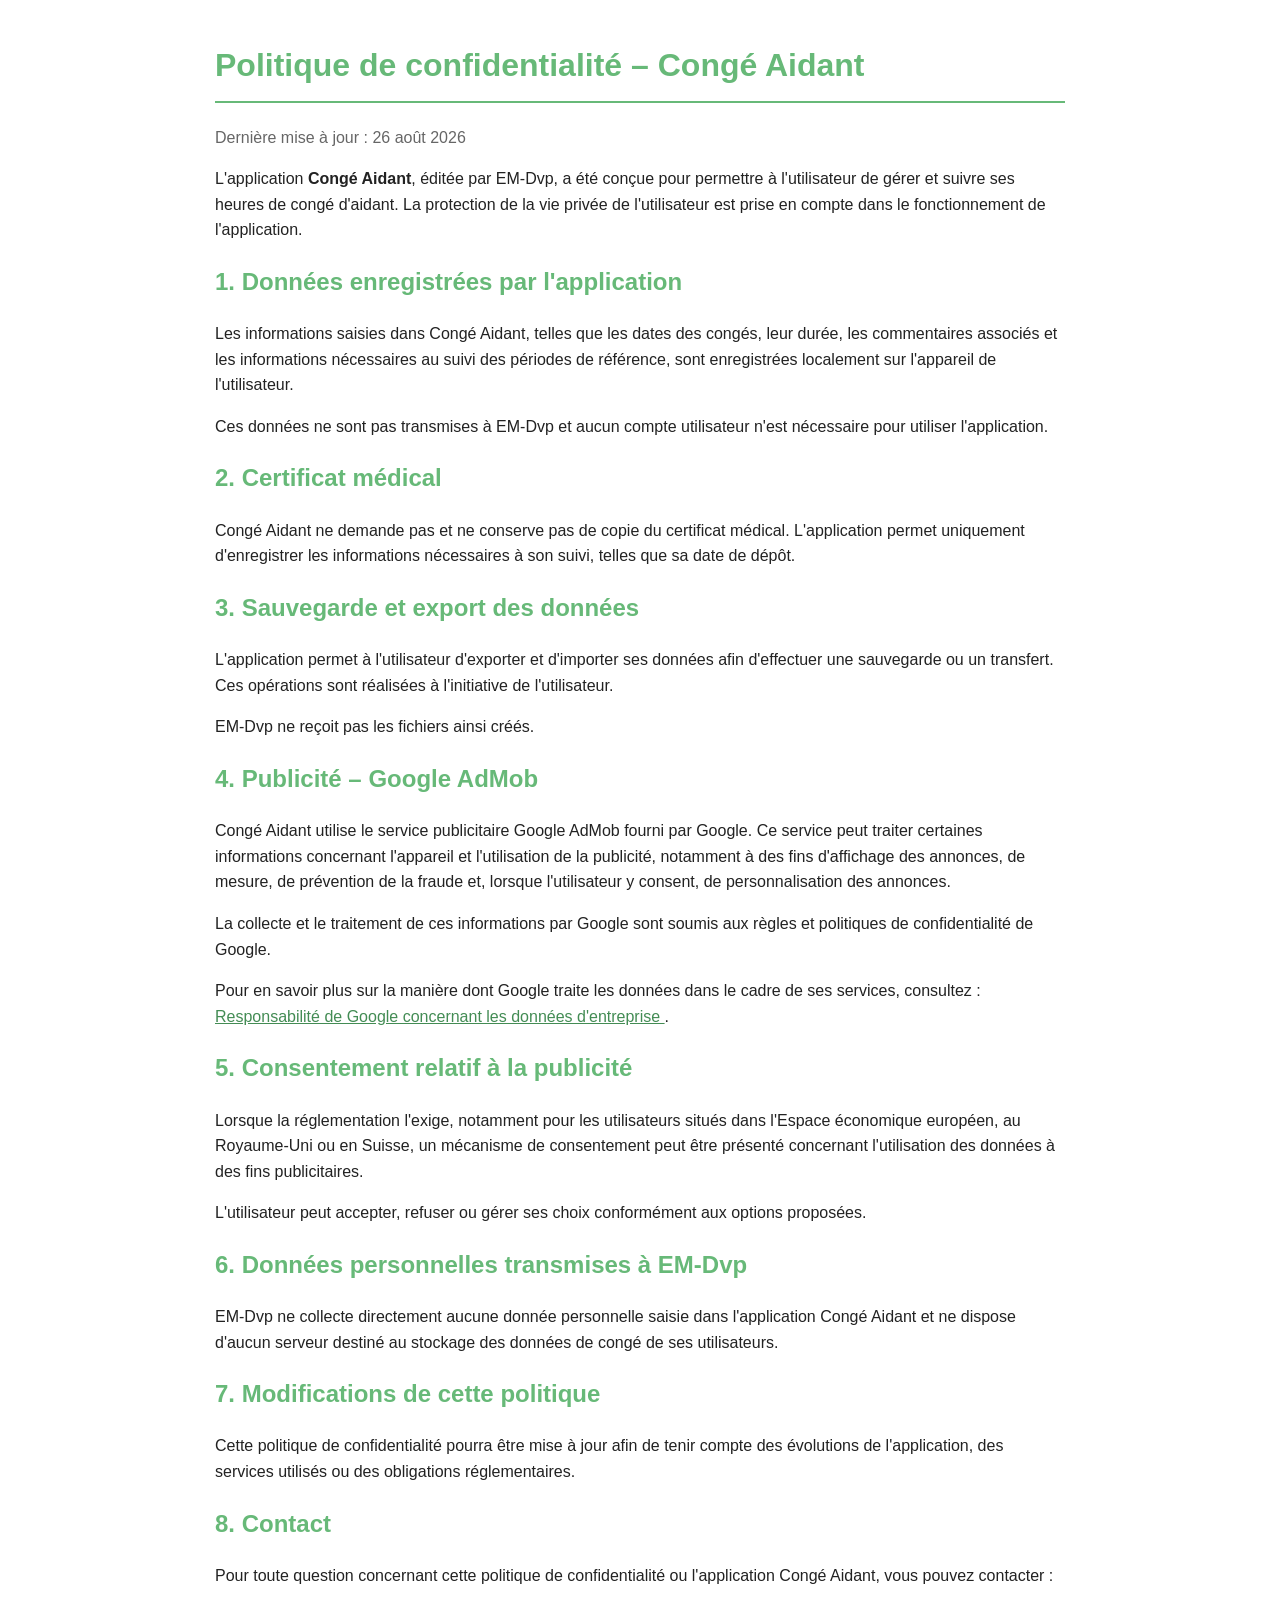
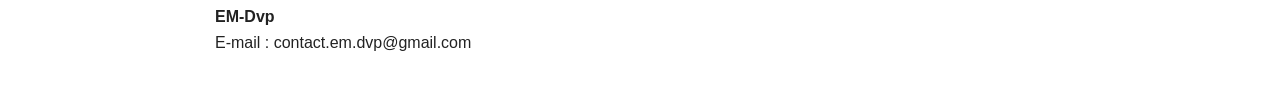
==== conge-aidant/confidentialite.html @ 6705a843 "Add privacy policy for Congé Aidant application This file contains the privacy policy for the Congé " ====
<!DOCTYPE html>
<html lang="fr">
<head>
    <meta charset="UTF-8">
    <meta name="viewport" content="width=device-width, initial-scale=1.0">
    <title>Politique de confidentialité - Congé Aidant</title>

    <style>
        body {
            font-family: Arial, sans-serif;
            max-width: 850px;
            margin: 40px auto;
            padding: 0 20px;
            line-height: 1.6;
            color: #222;
        }

        h1, h2 {
            color: #67b978;
        }

        h1 {
            border-bottom: 2px solid #67b978;
            padding-bottom: 10px;
        }

        .date {
            color: #666;
        }

        a {
            color: #438c54;
        }
    </style>
</head>

<body>

<h1>Politique de confidentialité – Congé Aidant</h1>

<p class="date">Dernière mise à jour : 26 août 2026</p>

<p>
L'application <strong>Congé Aidant</strong>, éditée par EM-Dvp, a été conçue
pour permettre à l'utilisateur de gérer et suivre ses heures de congé d'aidant.
La protection de la vie privée de l'utilisateur est prise en compte dans le
fonctionnement de l'application.
</p>

<h2>1. Données enregistrées par l'application</h2>

<p>
Les informations saisies dans Congé Aidant, telles que les dates des congés,
leur durée, les commentaires associés et les informations nécessaires au suivi
des périodes de référence, sont enregistrées localement sur l'appareil de
l'utilisateur.
</p>

<p>
Ces données ne sont pas transmises à EM-Dvp et aucun compte utilisateur n'est
nécessaire pour utiliser l'application.
</p>

<h2>2. Certificat médical</h2>

<p>
Congé Aidant ne demande pas et ne conserve pas de copie du certificat médical.
L'application permet uniquement d'enregistrer les informations nécessaires à
son suivi, telles que sa date de dépôt.
</p>

<h2>3. Sauvegarde et export des données</h2>

<p>
L'application permet à l'utilisateur d'exporter et d'importer ses données afin
d'effectuer une sauvegarde ou un transfert. Ces opérations sont réalisées à
l'initiative de l'utilisateur.
</p>

<p>
EM-Dvp ne reçoit pas les fichiers ainsi créés.
</p>

<h2>4. Publicité – Google AdMob</h2>

<p>
Congé Aidant utilise le service publicitaire Google AdMob fourni par Google.
Ce service peut traiter certaines informations concernant l'appareil et
l'utilisation de la publicité, notamment à des fins d'affichage des annonces,
de mesure, de prévention de la fraude et, lorsque l'utilisateur y consent,
de personnalisation des annonces.
</p>

<p>
La collecte et le traitement de ces informations par Google sont soumis aux
règles et politiques de confidentialité de Google.
</p>

<p>
Pour en savoir plus sur la manière dont Google traite les données dans le cadre
de ses services, consultez :
<a href="https://business.safety.google/privacy/"
   target="_blank"
   rel="noopener noreferrer">
    Responsabilité de Google concernant les données d'entreprise
</a>.
</p>

<h2>5. Consentement relatif à la publicité</h2>

<p>
Lorsque la réglementation l'exige, notamment pour les utilisateurs situés dans
l'Espace économique européen, au Royaume-Uni ou en Suisse, un mécanisme de
consentement peut être présenté concernant l'utilisation des données à des fins
publicitaires.
</p>

<p>
L'utilisateur peut accepter, refuser ou gérer ses choix conformément aux
options proposées.
</p>

<h2>6. Données personnelles transmises à EM-Dvp</h2>

<p>
EM-Dvp ne collecte directement aucune donnée personnelle saisie dans
l'application Congé Aidant et ne dispose d'aucun serveur destiné au stockage
des données de congé de ses utilisateurs.
</p>

<h2>7. Modifications de cette politique</h2>

<p>
Cette politique de confidentialité pourra être mise à jour afin de tenir compte
des évolutions de l'application, des services utilisés ou des obligations
réglementaires.
</p>

<h2>8. Contact</h2>

<p>
Pour toute question concernant cette politique de confidentialité ou
l'application Congé Aidant, vous pouvez contacter :
</p>

<p>
<strong>EM-Dvp</strong><br>
E-mail : contact.em.dvp@gmail.com
</p>

</body>
</html>
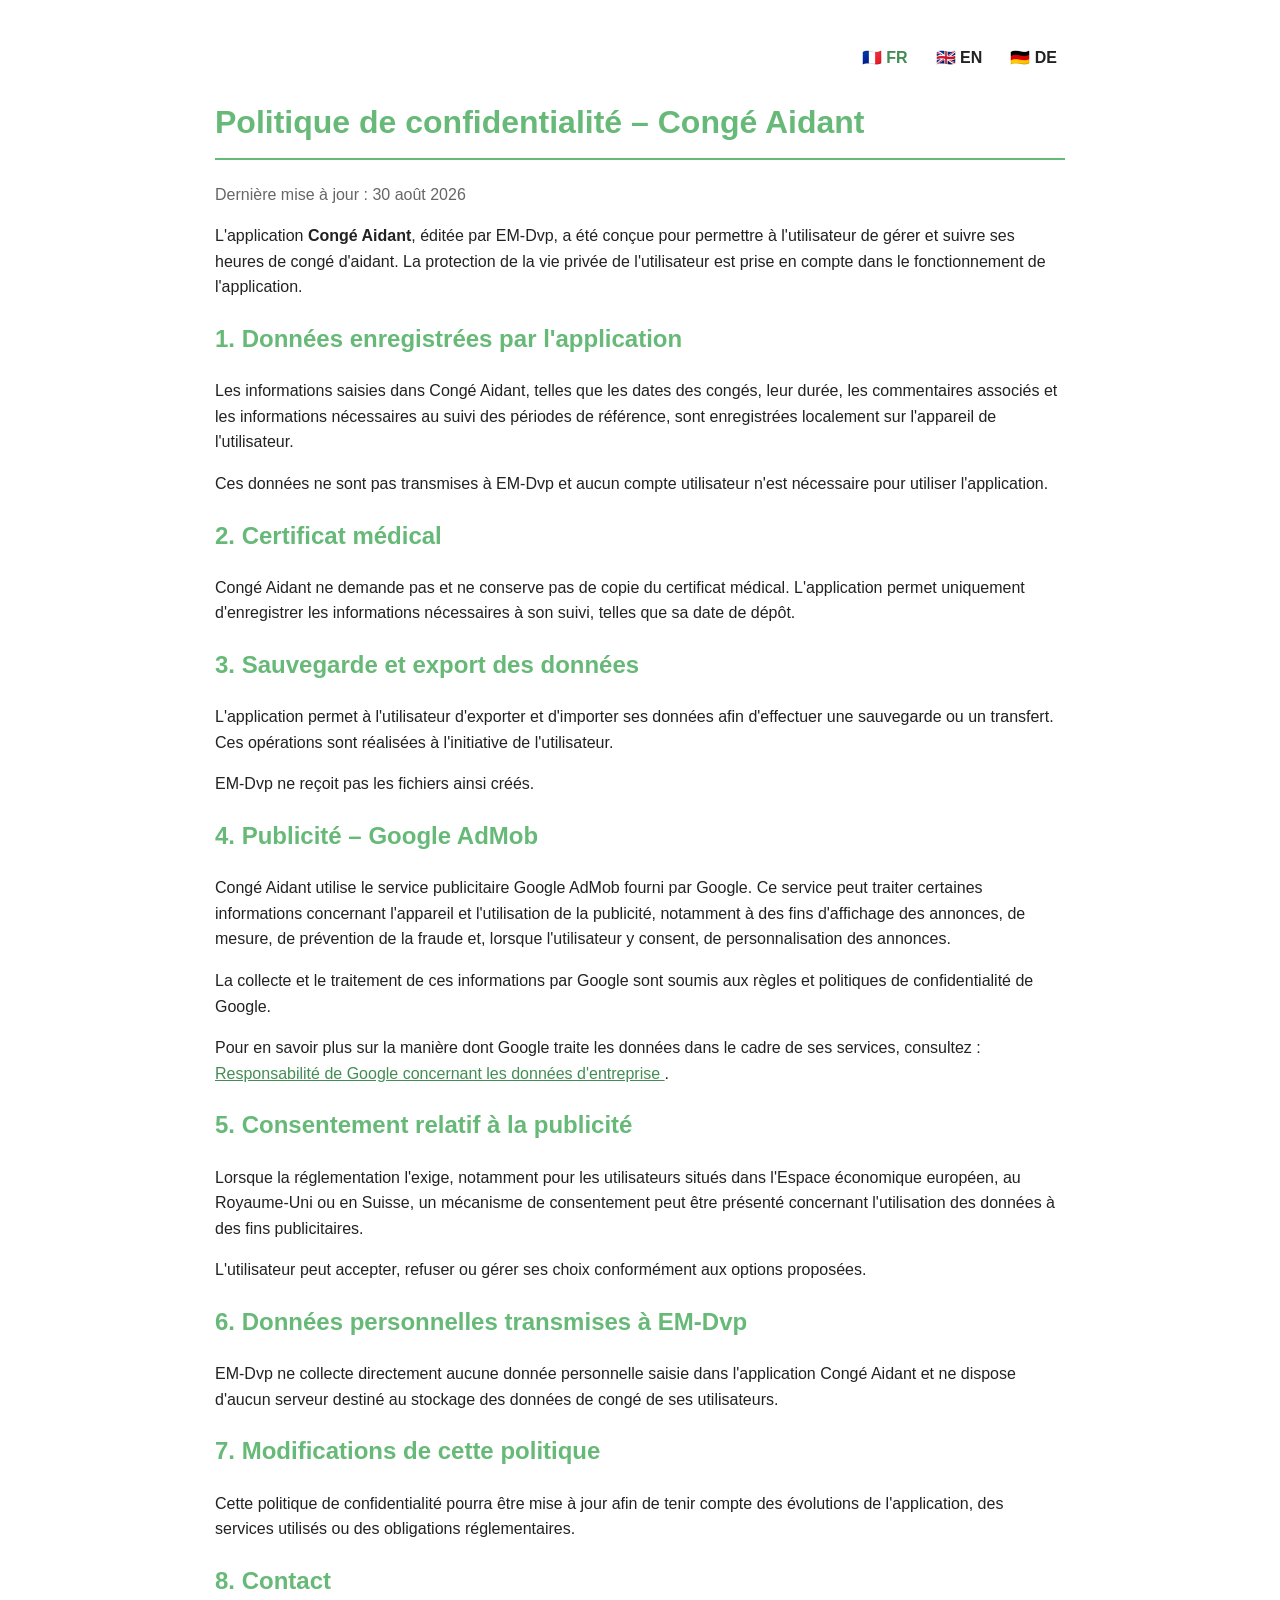
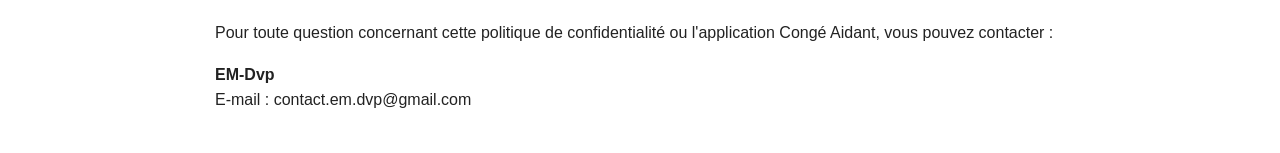
==== commit 1f3bb6fc: "Implement language switcher in confidentiality page Added a language switcher for French, English, a" ====
--- a/conge-aidant/confidentialite.html
+++ b/conge-aidant/confidentialite.html
@@ -31,14 +31,49 @@
         a {
             color: #438c54;
         }
+
+        .lang-switcher {
+            display: flex;
+            justify-content: flex-end;
+            gap: 12px;
+            margin-bottom: 20px;
+        }
+
+        .lang-switcher a {
+            text-decoration: none;
+            color: #222;
+            font-weight: bold;
+            padding: 5px 8px;
+            border-radius: 6px;
+        }
+
+        .lang-switcher a:hover {
+            background-color: #f0f0f0;
+        }
+
+        .lang-switcher .active {
+            color: #438c54;
+        }
     </style>
 </head>
 
 <body>
 
+<div class="lang-switcher">
+    <a href="confidentialite.html"
+       class="active"
+       aria-label="Français">🇫🇷 FR</a>
+
+    <a href="privacy.html"
+       aria-label="English">🇬🇧 EN</a>
+
+    <a href="datenschutz.html"
+       aria-label="Deutsch">🇩🇪 DE</a>
+</div>
+
 <h1>Politique de confidentialité – Congé Aidant</h1>
 
-<p class="date">Dernière mise à jour : 26 août 2026</p>
+<p class="date">Dernière mise à jour : 30 août 2026</p>
 
 <p>
 L'application <strong>Congé Aidant</strong>, éditée par EM-Dvp, a été conçue
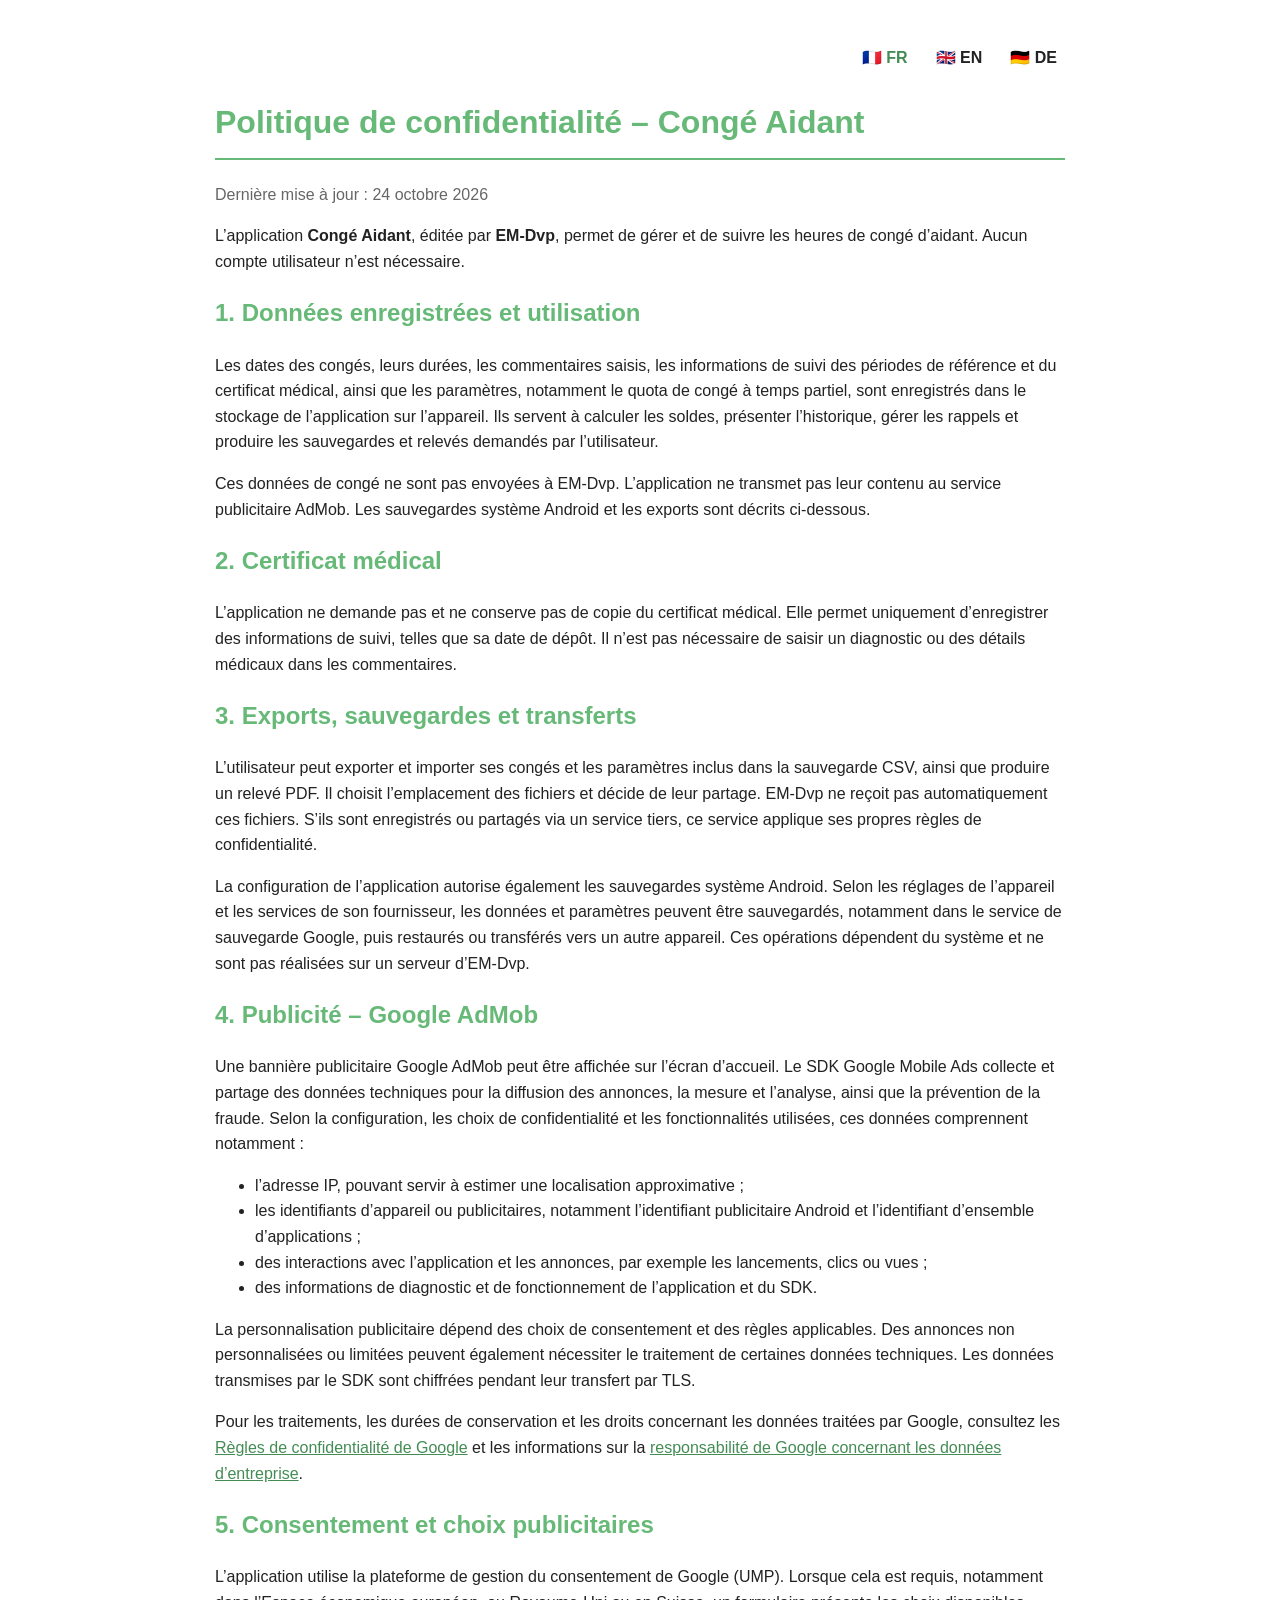
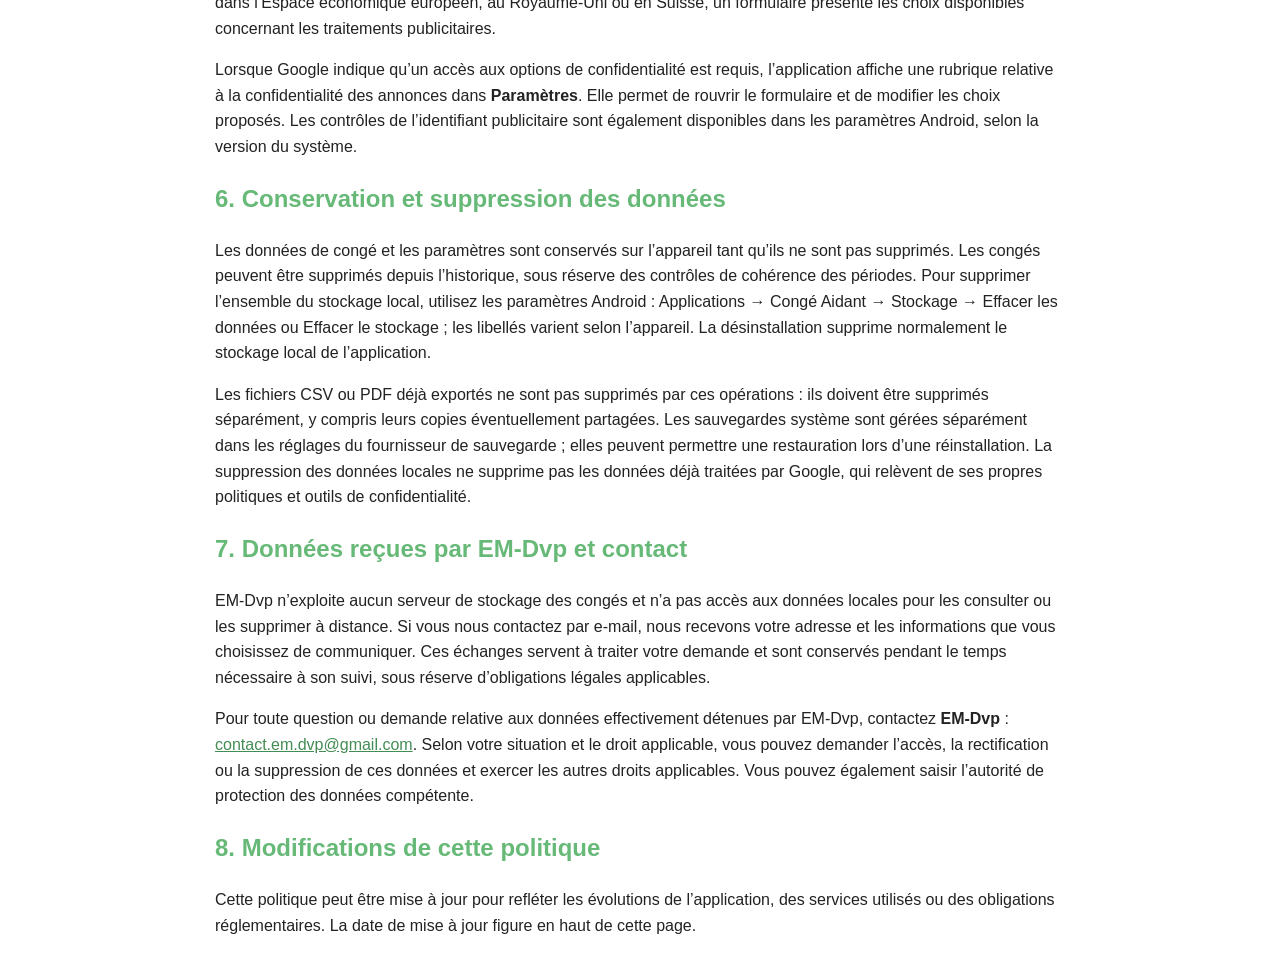
==== commit c8f9867f: "Mise à jour des politiques de confidentialité" ====
--- a/conge-aidant/confidentialite.html
+++ b/conge-aidant/confidentialite.html
@@ -1,187 +1,108 @@
-<!DOCTYPE html>
-<html lang="fr">
-<head>
-    <meta charset="UTF-8">
-    <meta name="viewport" content="width=device-width, initial-scale=1.0">
-    <title>Politique de confidentialité - Congé Aidant</title>
-
-    <style>
-        body {
-            font-family: Arial, sans-serif;
-            max-width: 850px;
-            margin: 40px auto;
-            padding: 0 20px;
-            line-height: 1.6;
-            color: #222;
-        }
-
-        h1, h2 {
-            color: #67b978;
-        }
-
-        h1 {
-            border-bottom: 2px solid #67b978;
-            padding-bottom: 10px;
-        }
-
-        .date {
-            color: #666;
-        }
-
-        a {
-            color: #438c54;
-        }
-
-        .lang-switcher {
-            display: flex;
-            justify-content: flex-end;
-            gap: 12px;
-            margin-bottom: 20px;
-        }
-
-        .lang-switcher a {
-            text-decoration: none;
-            color: #222;
-            font-weight: bold;
-            padding: 5px 8px;
-            border-radius: 6px;
-        }
-
-        .lang-switcher a:hover {
-            background-color: #f0f0f0;
-        }
-
-        .lang-switcher .active {
-            color: #438c54;
-        }
-    </style>
-</head>
-
-<body>
-
-<div class="lang-switcher">
-    <a href="confidentialite.html"
-       class="active"
-       aria-label="Français">🇫🇷 FR</a>
-
-    <a href="privacy.html"
-       aria-label="English">🇬🇧 EN</a>
-
-    <a href="datenschutz.html"
-       aria-label="Deutsch">🇩🇪 DE</a>
-</div>
-
-<h1>Politique de confidentialité – Congé Aidant</h1>
-
-<p class="date">Dernière mise à jour : 30 août 2026</p>
-
-<p>
-L'application <strong>Congé Aidant</strong>, éditée par EM-Dvp, a été conçue
-pour permettre à l'utilisateur de gérer et suivre ses heures de congé d'aidant.
-La protection de la vie privée de l'utilisateur est prise en compte dans le
-fonctionnement de l'application.
-</p>
-
-<h2>1. Données enregistrées par l'application</h2>
-
-<p>
-Les informations saisies dans Congé Aidant, telles que les dates des congés,
-leur durée, les commentaires associés et les informations nécessaires au suivi
-des périodes de référence, sont enregistrées localement sur l'appareil de
-l'utilisateur.
-</p>
-
-<p>
-Ces données ne sont pas transmises à EM-Dvp et aucun compte utilisateur n'est
-nécessaire pour utiliser l'application.
-</p>
-
-<h2>2. Certificat médical</h2>
-
-<p>
-Congé Aidant ne demande pas et ne conserve pas de copie du certificat médical.
-L'application permet uniquement d'enregistrer les informations nécessaires à
-son suivi, telles que sa date de dépôt.
-</p>
-
-<h2>3. Sauvegarde et export des données</h2>
-
-<p>
-L'application permet à l'utilisateur d'exporter et d'importer ses données afin
-d'effectuer une sauvegarde ou un transfert. Ces opérations sont réalisées à
-l'initiative de l'utilisateur.
-</p>
-
-<p>
-EM-Dvp ne reçoit pas les fichiers ainsi créés.
-</p>
-
-<h2>4. Publicité – Google AdMob</h2>
-
-<p>
-Congé Aidant utilise le service publicitaire Google AdMob fourni par Google.
-Ce service peut traiter certaines informations concernant l'appareil et
-l'utilisation de la publicité, notamment à des fins d'affichage des annonces,
-de mesure, de prévention de la fraude et, lorsque l'utilisateur y consent,
-de personnalisation des annonces.
-</p>
-
-<p>
-La collecte et le traitement de ces informations par Google sont soumis aux
-règles et politiques de confidentialité de Google.
-</p>
-
-<p>
-Pour en savoir plus sur la manière dont Google traite les données dans le cadre
-de ses services, consultez :
-<a href="https://business.safety.google/privacy/"
-   target="_blank"
-   rel="noopener noreferrer">
-    Responsabilité de Google concernant les données d'entreprise
-</a>.
-</p>
-
-<h2>5. Consentement relatif à la publicité</h2>
-
-<p>
-Lorsque la réglementation l'exige, notamment pour les utilisateurs situés dans
-l'Espace économique européen, au Royaume-Uni ou en Suisse, un mécanisme de
-consentement peut être présenté concernant l'utilisation des données à des fins
-publicitaires.
-</p>
-
-<p>
-L'utilisateur peut accepter, refuser ou gérer ses choix conformément aux
-options proposées.
-</p>
-
-<h2>6. Données personnelles transmises à EM-Dvp</h2>
-
-<p>
-EM-Dvp ne collecte directement aucune donnée personnelle saisie dans
-l'application Congé Aidant et ne dispose d'aucun serveur destiné au stockage
-des données de congé de ses utilisateurs.
-</p>
-
-<h2>7. Modifications de cette politique</h2>
-
-<p>
-Cette politique de confidentialité pourra être mise à jour afin de tenir compte
-des évolutions de l'application, des services utilisés ou des obligations
-réglementaires.
-</p>
-
-<h2>8. Contact</h2>
-
-<p>
-Pour toute question concernant cette politique de confidentialité ou
-l'application Congé Aidant, vous pouvez contacter :
-</p>
-
-<p>
-<strong>EM-Dvp</strong><br>
-E-mail : contact.em.dvp@gmail.com
-</p>
-
-</body>
-</html>
+<!DOCTYPE html>
+<html lang="fr">
+<head>
+    <meta charset="UTF-8">
+    <meta name="viewport" content="width=device-width, initial-scale=1.0">
+    <title>Politique de confidentialité - Congé Aidant</title>
+
+    <style>
+        body {
+            font-family: Arial, sans-serif;
+            max-width: 850px;
+            margin: 40px auto;
+            padding: 0 20px;
+            line-height: 1.6;
+            color: #222;
+        }
+
+        h1, h2 {
+            color: #67b978;
+        }
+
+        h1 {
+            border-bottom: 2px solid #67b978;
+            padding-bottom: 10px;
+        }
+
+        .date {
+            color: #666;
+        }
+
+        a {
+            color: #438c54;
+        }
+
+        .lang-switcher {
+            display: flex;
+            justify-content: flex-end;
+            gap: 12px;
+            margin-bottom: 20px;
+        }
+
+        .lang-switcher a {
+            text-decoration: none;
+            color: #222;
+            font-weight: bold;
+            padding: 5px 8px;
+            border-radius: 6px;
+        }
+
+        .lang-switcher a:hover {
+            background-color: #f0f0f0;
+        }
+
+        .lang-switcher .active {
+            color: #438c54;
+        }
+    </style>
+</head>
+
+<body>
+
+<div class="lang-switcher">
+    <a href="confidentialite.html"
+       class="active"
+       aria-label="Français">🇫🇷 FR</a>
+
+    <a href="privacy.html"
+       aria-label="English">🇬🇧 EN</a>
+
+    <a href="datenschutz.html"
+       aria-label="Deutsch">🇩🇪 DE</a>
+</div>
+
+<h1>Politique de confidentialité – Congé Aidant</h1>
+<p class="date">Dernière mise à jour : 24 octobre 2026</p>
+<p>L’application <strong>Congé Aidant</strong>, éditée par <strong>EM-Dvp</strong>, permet de gérer et de suivre les heures de congé d’aidant. Aucun compte utilisateur n’est nécessaire.</p>
+<h2>1. Données enregistrées et utilisation</h2>
+<p>Les dates des congés, leurs durées, les commentaires saisis, les informations de suivi des périodes de référence et du certificat médical, ainsi que les paramètres, notamment le quota de congé à temps partiel, sont enregistrés dans le stockage de l’application sur l’appareil. Ils servent à calculer les soldes, présenter l’historique, gérer les rappels et produire les sauvegardes et relevés demandés par l’utilisateur.</p>
+<p>Ces données de congé ne sont pas envoyées à EM-Dvp. L’application ne transmet pas leur contenu au service publicitaire AdMob. Les sauvegardes système Android et les exports sont décrits ci-dessous.</p>
+<h2>2. Certificat médical</h2>
+<p>L’application ne demande pas et ne conserve pas de copie du certificat médical. Elle permet uniquement d’enregistrer des informations de suivi, telles que sa date de dépôt. Il n’est pas nécessaire de saisir un diagnostic ou des détails médicaux dans les commentaires.</p>
+<h2>3. Exports, sauvegardes et transferts</h2>
+<p>L’utilisateur peut exporter et importer ses congés et les paramètres inclus dans la sauvegarde CSV, ainsi que produire un relevé PDF. Il choisit l’emplacement des fichiers et décide de leur partage. EM-Dvp ne reçoit pas automatiquement ces fichiers. S’ils sont enregistrés ou partagés via un service tiers, ce service applique ses propres règles de confidentialité.</p>
+<p>La configuration de l’application autorise également les sauvegardes système Android. Selon les réglages de l’appareil et les services de son fournisseur, les données et paramètres peuvent être sauvegardés, notamment dans le service de sauvegarde Google, puis restaurés ou transférés vers un autre appareil. Ces opérations dépendent du système et ne sont pas réalisées sur un serveur d’EM-Dvp.</p>
+<h2>4. Publicité – Google AdMob</h2>
+<p>Une bannière publicitaire Google AdMob peut être affichée sur l’écran d’accueil. Le SDK Google Mobile Ads collecte et partage des données techniques pour la diffusion des annonces, la mesure et l’analyse, ainsi que la prévention de la fraude. Selon la configuration, les choix de confidentialité et les fonctionnalités utilisées, ces données comprennent notamment :</p>
+<ul>
+<li>l’adresse IP, pouvant servir à estimer une localisation approximative ;</li>
+<li>les identifiants d’appareil ou publicitaires, notamment l’identifiant publicitaire Android et l’identifiant d’ensemble d’applications ;</li>
+<li>des interactions avec l’application et les annonces, par exemple les lancements, clics ou vues ;</li>
+<li>des informations de diagnostic et de fonctionnement de l’application et du SDK.</li>
+</ul>
+<p>La personnalisation publicitaire dépend des choix de consentement et des règles applicables. Des annonces non personnalisées ou limitées peuvent également nécessiter le traitement de certaines données techniques. Les données transmises par le SDK sont chiffrées pendant leur transfert par TLS.</p>
+<p>Pour les traitements, les durées de conservation et les droits concernant les données traitées par Google, consultez les <a href="https://policies.google.com/privacy">Règles de confidentialité de Google</a> et les informations sur la <a href="https://business.safety.google/privacy/">responsabilité de Google concernant les données d’entreprise</a>.</p>
+<h2>5. Consentement et choix publicitaires</h2>
+<p>L’application utilise la plateforme de gestion du consentement de Google (UMP). Lorsque cela est requis, notamment dans l’Espace économique européen, au Royaume-Uni ou en Suisse, un formulaire présente les choix disponibles concernant les traitements publicitaires.</p>
+<p>Lorsque Google indique qu’un accès aux options de confidentialité est requis, l’application affiche une rubrique relative à la confidentialité des annonces dans <strong>Paramètres</strong>. Elle permet de rouvrir le formulaire et de modifier les choix proposés. Les contrôles de l’identifiant publicitaire sont également disponibles dans les paramètres Android, selon la version du système.</p>
+<h2>6. Conservation et suppression des données</h2>
+<p>Les données de congé et les paramètres sont conservés sur l’appareil tant qu’ils ne sont pas supprimés. Les congés peuvent être supprimés depuis l’historique, sous réserve des contrôles de cohérence des périodes. Pour supprimer l’ensemble du stockage local, utilisez les paramètres Android : Applications → Congé Aidant → Stockage → Effacer les données ou Effacer le stockage ; les libellés varient selon l’appareil. La désinstallation supprime normalement le stockage local de l’application.</p>
+<p>Les fichiers CSV ou PDF déjà exportés ne sont pas supprimés par ces opérations : ils doivent être supprimés séparément, y compris leurs copies éventuellement partagées. Les sauvegardes système sont gérées séparément dans les réglages du fournisseur de sauvegarde ; elles peuvent permettre une restauration lors d’une réinstallation. La suppression des données locales ne supprime pas les données déjà traitées par Google, qui relèvent de ses propres politiques et outils de confidentialité.</p>
+<h2>7. Données reçues par EM-Dvp et contact</h2>
+<p>EM-Dvp n’exploite aucun serveur de stockage des congés et n’a pas accès aux données locales pour les consulter ou les supprimer à distance. Si vous nous contactez par e-mail, nous recevons votre adresse et les informations que vous choisissez de communiquer. Ces échanges servent à traiter votre demande et sont conservés pendant le temps nécessaire à son suivi, sous réserve d’obligations légales applicables.</p>
+<p>Pour toute question ou demande relative aux données effectivement détenues par EM-Dvp, contactez <strong>EM-Dvp</strong> : <a href="mailto:contact.em.dvp@gmail.com">contact.em.dvp@gmail.com</a>. Selon votre situation et le droit applicable, vous pouvez demander l’accès, la rectification ou la suppression de ces données et exercer les autres droits applicables. Vous pouvez également saisir l’autorité de protection des données compétente.</p>
+<h2>8. Modifications de cette politique</h2>
+<p>Cette politique peut être mise à jour pour refléter les évolutions de l’application, des services utilisés ou des obligations réglementaires. La date de mise à jour figure en haut de cette page.</p>
+
+</body>
+</html>
